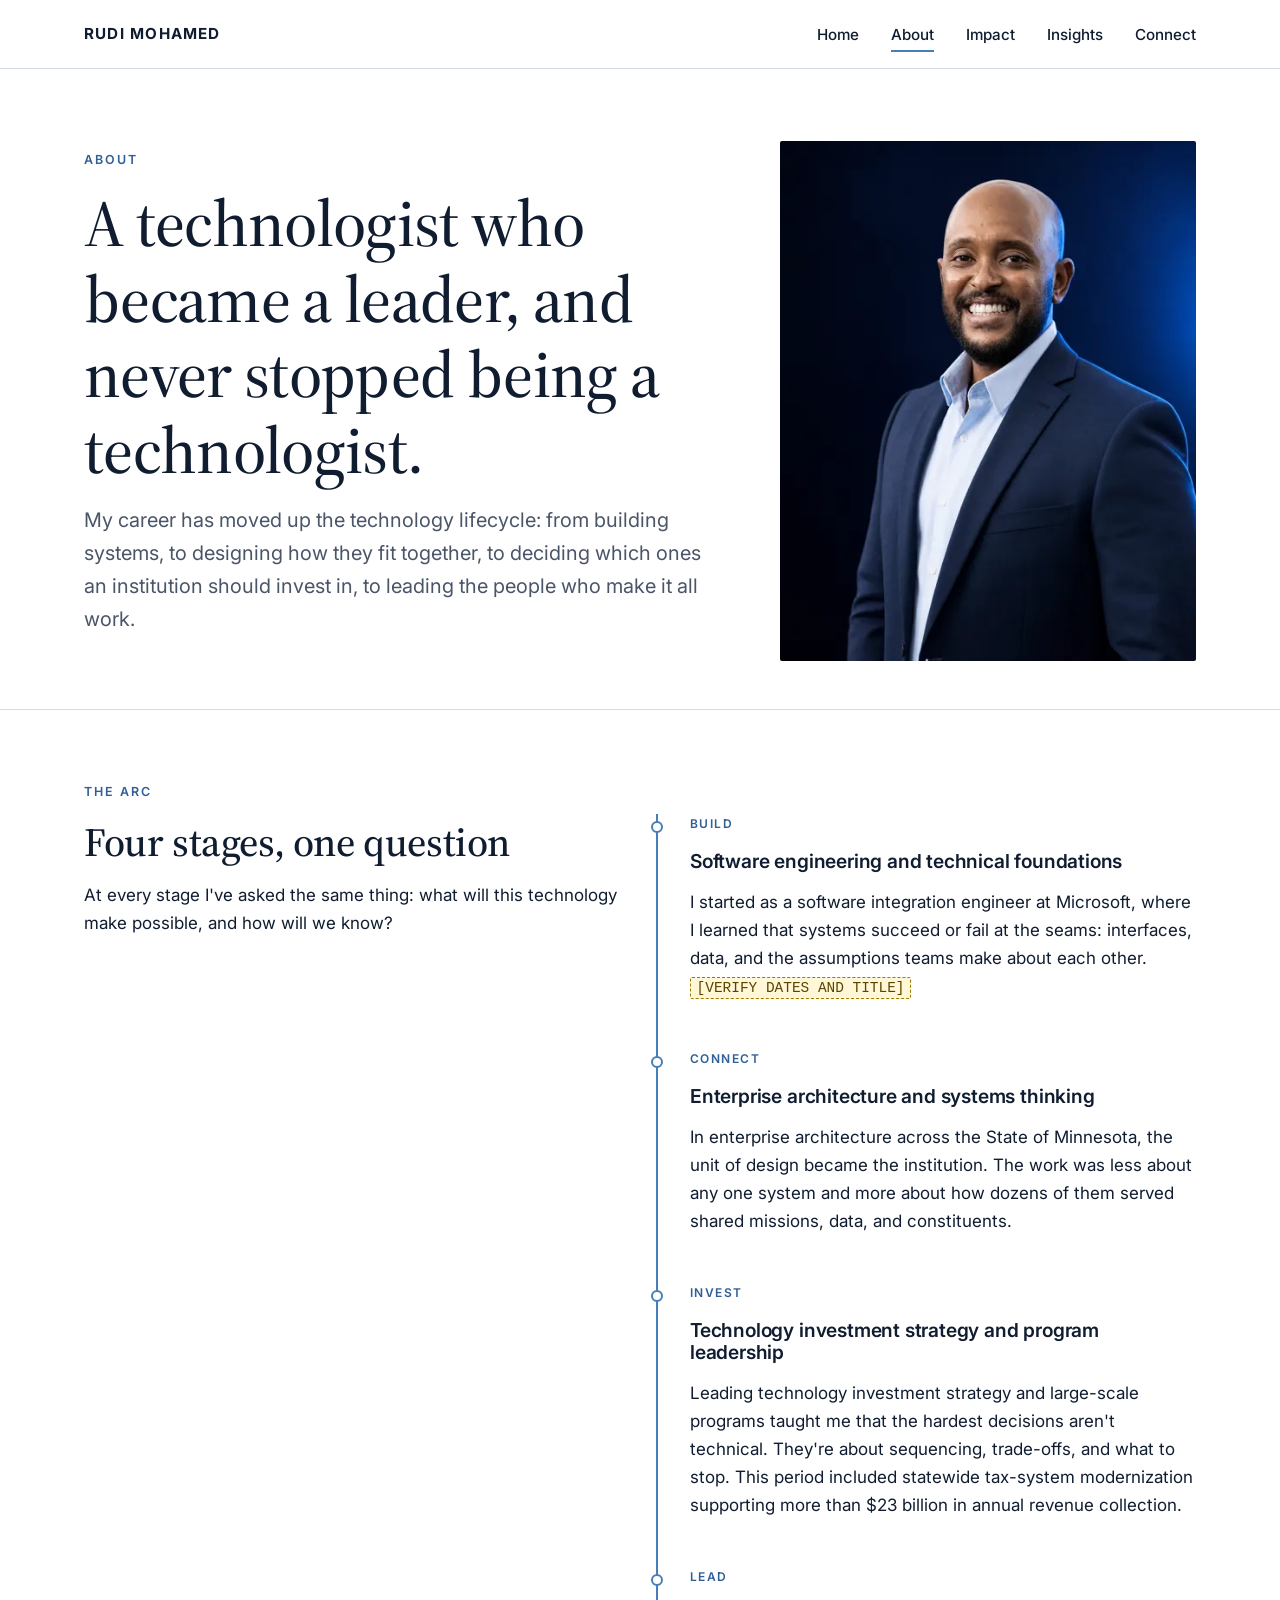
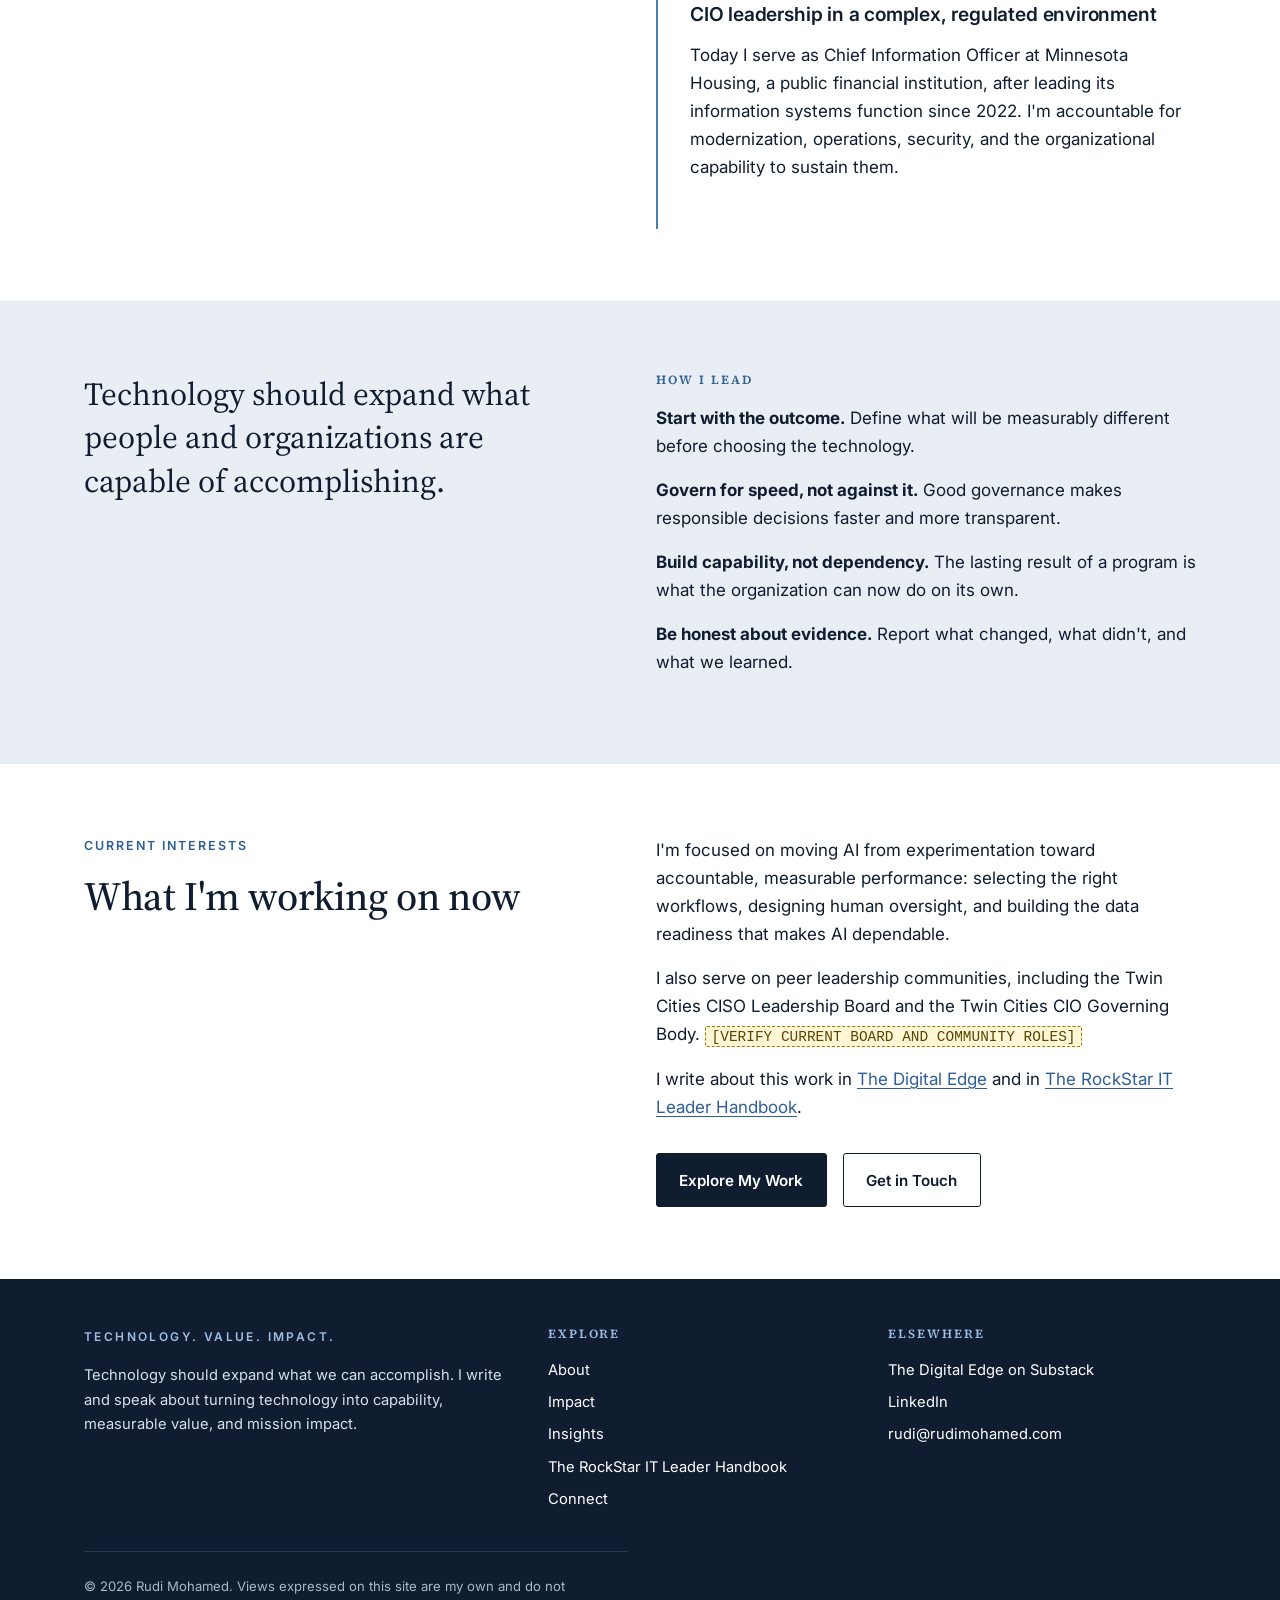
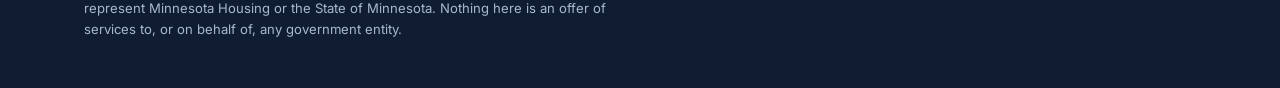
==== about/index.html @ 048fcfe3 "Six-page editorial redesign (draft, placeholders pending)" ====
<!doctype html>
<html lang="en">
<head>
<meta charset="utf-8">
<meta name="viewport" content="width=device-width,initial-scale=1">
<title>About Rudi Mohamed | From Software Engineer to CIO</title>
<meta name="description" content="How a Microsoft software integration engineer became a public-sector CIO: enterprise architecture, technology investment strategy, and leadership in regulated environments.">
<link rel="canonical" href="https://rudimohamed.com/about/">
<meta property="og:type" content="website">
<meta property="og:site_name" content="Rudi Mohamed">
<meta property="og:title" content="About Rudi Mohamed | From Software Engineer to CIO">
<meta property="og:description" content="How a Microsoft software integration engineer became a public-sector CIO: enterprise architecture, technology investment strategy, and leadership in regulated environments.">
<meta property="og:url" content="https://rudimohamed.com/about/">
<meta property="og:image" content="https://rudimohamed.com/assets/og-rudi-mohamed.jpg">
<meta property="og:image:width" content="1200"><meta property="og:image:height" content="630">
<meta name="twitter:card" content="summary_large_image">
<meta name="theme-color" content="#101D30">
<link rel="icon" href="/assets/favicon.svg" type="image/svg+xml">
<link rel="preconnect" href="https://fonts.googleapis.com"><link rel="preconnect" href="https://fonts.gstatic.com" crossorigin>
<link rel="stylesheet" href="https://fonts.googleapis.com/css2?family=Inter:wght@400;500;600;700&family=Source+Serif+4:opsz,wght@8..60,500;8..60,600&display=swap">
<link rel="stylesheet" href="/assets/site.css">
<script type="application/ld+json">{"@context": "https://schema.org", "@type": "Person", "@id": "https://rudimohamed.com/#rudi", "name": "Rudi Mohamed", "url": "https://rudimohamed.com/", "image": "https://rudimohamed.com/assets/rudi-portrait-960.webp", "jobTitle": "Chief Information Officer", "worksFor": {"@type": "GovernmentOrganization", "name": "Minnesota Housing"}, "award": "2025 Minnesota ORBIE Award, Large Enterprise category", "knowsAbout": ["Technology value realization", "Enterprise architecture", "AI governance", "Public-sector technology modernization", "Technology leadership"], "sameAs": ["https://www.linkedin.com/in/rudi-mohamed/", "https://rudimohamed.substack.com/"]}</script>
</head>
<body>
<a class="skip" href="#main">Skip to content</a>
<header class="site-header"><div class="wrap">
<a class="brand" href="/">Rudi Mohamed</a>
<button class="menu-btn" aria-expanded="false" aria-controls="primary-nav">Menu</button>
<nav class="nav" id="primary-nav" aria-label="Primary"><ul>
<li><a href="/">Home</a></li><li><a href="/about/" aria-current=page>About</a></li><li><a href="/impact/">Impact</a></li><li><a href="/insights/">Insights</a></li><li><a href="/connect/">Connect</a></li>
</ul></nav></div></header>
<main id="main">

<section class="page-head"><div class="wrap hero-grid">
<div><p class="eyebrow">About</p><h1>A technologist who became a leader, and never stopped being a technologist.</h1>
<p class="lede">My career has moved up the technology lifecycle: from building systems, to designing how they fit together, to deciding which ones an institution should invest in, to leading the people who make it all work.</p></div>
<img class="portrait" src="/assets/rudi-portrait-960.webp" srcset="/assets/rudi-portrait-480.webp 480w, /assets/rudi-portrait-960.webp 960w" sizes="(max-width:860px) 300px, 380px" width="960" height="1200" alt="Portrait of Rudi Mohamed" loading="lazy">
</div></section>

<section aria-labelledby="arc"><div class="wrap grid-2">
<div><p class="eyebrow">The arc</p><h2 id="arc">Four stages, one question</h2><p>At every stage I've asked the same thing: what will this technology make possible, and how will we know?</p></div>
<ol class="timeline">
<li><p class="stage">Build</p><h3>Software engineering and technical foundations</h3><p>I started as a software integration engineer at Microsoft, where I learned that systems succeed or fail at the seams: interfaces, data, and the assumptions teams make about each other. <span class="placeholder">[VERIFY DATES AND TITLE]</span></p></li>
<li><p class="stage">Connect</p><h3>Enterprise architecture and systems thinking</h3><p>In enterprise architecture across the State of Minnesota, the unit of design became the institution. The work was less about any one system and more about how dozens of them served shared missions, data, and constituents.</p></li>
<li><p class="stage">Invest</p><h3>Technology investment strategy and program leadership</h3><p>Leading technology investment strategy and large-scale programs taught me that the hardest decisions aren't technical. They're about sequencing, trade-offs, and what to stop. This period included statewide tax-system modernization supporting more than $23 billion in annual revenue collection.</p></li>
<li><p class="stage">Lead</p><h3>CIO leadership in a complex, regulated environment</h3><p>Today I serve as Chief Information Officer at Minnesota Housing, a public financial institution, after leading its information systems function since 2022. I'm accountable for modernization, operations, security, and the organizational capability to sustain them.</p></li>
</ol></div></section>

<section class="band" aria-labelledby="phil"><div class="wrap grid-2">
<div><blockquote>Technology should expand what people and organizations are capable of accomplishing.</blockquote></div>
<div><h2 id="phil" class="eyebrow">How I lead</h2>
<p><strong>Start with the outcome.</strong> Define what will be measurably different before choosing the technology.</p>
<p><strong>Govern for speed, not against it.</strong> Good governance makes responsible decisions faster and more transparent.</p>
<p><strong>Build capability, not dependency.</strong> The lasting result of a program is what the organization can now do on its own.</p>
<p><strong>Be honest about evidence.</strong> Report what changed, what didn't, and what we learned.</p></div>
</div></section>

<section aria-labelledby="now"><div class="wrap grid-2">
<div><p class="eyebrow">Current interests</p><h2 id="now">What I'm working on now</h2></div>
<div><p>I'm focused on moving AI from experimentation toward accountable, measurable performance: selecting the right workflows, designing human oversight, and building the data readiness that makes AI dependable.</p>
<p>I also serve on peer leadership communities, including the Twin Cities CISO Leadership Board and the Twin Cities CIO Governing Body. <span class="placeholder">[VERIFY CURRENT BOARD AND COMMUNITY ROLES]</span></p>
<p>I write about this work in <a href="/insights/">The Digital Edge</a> and in <a href="/book/">The RockStar IT Leader Handbook</a>.</p>
<div class="actions"><a class="btn btn-primary" href="/impact/">Explore My Work</a><a class="btn btn-secondary" href="/connect/">Get in Touch</a></div></div>
</div></section>
</main>
<footer class="site-footer"><div class="wrap">
<div class="footer-grid">
<div><p class="footer-sig">TECHNOLOGY. VALUE. IMPACT.</p>
<p>Technology should expand what we can accomplish. I write and speak about turning technology into capability, measurable value, and mission impact.</p></div>
<div><h2 class="eyebrow" style="color:#9DBDE3">Explore</h2><ul>
<li><a href="/about/">About</a></li><li><a href="/impact/">Impact</a></li><li><a href="/insights/">Insights</a></li><li><a href="/book/">The RockStar IT Leader Handbook</a></li><li><a href="/connect/">Connect</a></li></ul></div>
<div><h2 class="eyebrow" style="color:#9DBDE3">Elsewhere</h2><ul>
<li><a href="https://rudimohamed.substack.com/">The Digital Edge on Substack</a></li><li><a href="https://www.linkedin.com/in/rudi-mohamed/">LinkedIn</a></li><li><a href="mailto:rudi@rudimohamed.com">rudi@rudimohamed.com</a></li></ul></div>
</div>
<p class="legal">&copy; 2026 Rudi Mohamed. Views expressed on this site are my own and do not represent Minnesota Housing or the State of Minnesota. Nothing here is an offer of services to, or on behalf of, any government entity.</p>
</div></footer>
<script>
(function(){var b=document.querySelector('.menu-btn'),n=document.getElementById('primary-nav');
b.addEventListener('click',function(){var o=n.classList.toggle('open');b.setAttribute('aria-expanded',o);});
document.addEventListener('keydown',function(e){if(e.key==='Escape'&&n.classList.contains('open')){n.classList.remove('open');b.setAttribute('aria-expanded','false');b.focus();}});})();
</script>
</body></html>
---- assets/site.css ----
/* Rudi Mohamed — Executive Navy editorial system */
:root{
  --navy:#101D30; --steel:#477DB8; --steel-dark:#2F5F95; --gray:#E9EEF4; --white:#FFFFFF;
  --ink:#101D30; --muted:#4A5568; --line:#D3DCE7;
  --serif:"Source Serif 4",Georgia,"Times New Roman",serif;
  --sans:"Inter",system-ui,-apple-system,"Segoe UI",Roboto,sans-serif;
  --max:1160px; --read:68ch;
  --s1:.5rem;--s2:1rem;--s3:1.5rem;--s4:2rem;--s5:3rem;--s6:4.5rem;--s7:7rem;
}
*,*::before,*::after{box-sizing:border-box}
html{-webkit-text-size-adjust:100%}
body{margin:0;font-family:var(--sans);font-size:1.0625rem;line-height:1.65;color:var(--ink);background:var(--white)}
img{max-width:100%;height:auto;display:block}
a{color:var(--steel-dark);text-underline-offset:3px}
a:hover{color:var(--navy)}
:focus-visible{outline:3px solid var(--steel);outline-offset:3px;border-radius:2px}
.skip{position:absolute;left:-9999px;top:0;background:var(--navy);color:#fff;padding:.75rem 1rem;z-index:100}
.skip:focus{left:1rem;top:1rem}
.wrap{max-width:var(--max);margin:0 auto;padding:0 var(--s3)}
h1,h2,h3{line-height:1.15;margin:0 0 var(--s2);font-weight:600;letter-spacing:-.01em}
h1,.display{font-family:var(--serif);font-weight:500;font-size:clamp(2.3rem,5.2vw,4.1rem)}
h2{font-family:var(--serif);font-weight:500;font-size:clamp(1.7rem,3.2vw,2.5rem)}
h3{font-size:1.2rem}
p{margin:0 0 var(--s2);max-width:var(--read)}
.eyebrow{font-size:.78rem;font-weight:600;letter-spacing:.16em;text-transform:uppercase;color:var(--steel-dark);margin-bottom:var(--s2)}
.lede{font-size:1.25rem;color:var(--muted);max-width:60ch}
.muted{color:var(--muted)}
/* header */
.site-header{border-bottom:1px solid var(--line);background:var(--white);position:sticky;top:0;z-index:50}
.site-header .wrap{display:flex;align-items:center;justify-content:space-between;min-height:68px;gap:var(--s3)}
.brand{font-weight:700;letter-spacing:.08em;text-transform:uppercase;font-size:.95rem;color:var(--navy);text-decoration:none}
.nav ul{display:flex;gap:var(--s4);list-style:none;margin:0;padding:0}
.nav a{color:var(--ink);text-decoration:none;font-size:.95rem;font-weight:500;padding:.4rem 0;border-bottom:2px solid transparent}
.nav a:hover,.nav a[aria-current=page]{border-bottom-color:var(--steel)}
.menu-btn{display:none;background:none;border:1px solid var(--line);border-radius:4px;padding:.45rem .8rem;font:inherit;font-size:.9rem;color:var(--navy);cursor:pointer}
@media (max-width:760px){
  .menu-btn{display:block}
  .nav{display:none;position:absolute;left:0;right:0;top:68px;background:var(--white);border-bottom:1px solid var(--line)}
  .nav.open{display:block}
  .nav ul{flex-direction:column;gap:0;padding:var(--s1) var(--s3) var(--s3)}
  .nav a{display:block;padding:.8rem 0;border-bottom:1px solid var(--gray)}
}
/* buttons */
.btn{display:inline-block;padding:.85rem 1.4rem;border-radius:3px;font-weight:600;font-size:.95rem;text-decoration:none;border:1px solid var(--navy);transition:background-color .15s,color .15s}
.btn-primary{background:var(--navy);color:var(--white)}
.btn-primary:hover{background:var(--steel-dark);border-color:var(--steel-dark);color:#fff}
.btn-secondary{background:transparent;color:var(--navy)}
.btn-secondary:hover{background:var(--gray);color:var(--navy)}
.on-dark .btn-primary{background:var(--white);color:var(--navy);border-color:var(--white)}
.on-dark .btn-primary:hover{background:var(--gray)}
.on-dark .btn-secondary{color:var(--white);border-color:#8FB0D6}
.on-dark .btn-secondary:hover{background:rgba(255,255,255,.08);color:#fff}
.actions{display:flex;flex-wrap:wrap;gap:var(--s2);margin-top:var(--s4)}
.textlink{font-weight:600;text-decoration:none;color:var(--steel-dark)}
.textlink::after{content:" \2192"}
.textlink:hover{text-decoration:underline}
/* sections */
section{padding:var(--s6) 0}
.band{background:var(--gray)}
.on-dark{background:var(--navy);color:var(--white)}
.on-dark .eyebrow{color:#9DBDE3}
.on-dark .lede,.on-dark .muted,.on-dark p{color:#D6E0EC}
.on-dark a{color:#BBD2EE}
.hero{padding:var(--s6) 0 var(--s6)}
.hero-grid{display:grid;grid-template-columns:1.35fr .9fr;gap:var(--s6);align-items:center}
.hero .signature{font-size:.8rem;letter-spacing:.24em;font-weight:600;color:#9DBDE3;margin-bottom:var(--s3)}
.hero h1{margin-bottom:var(--s3)}
.portrait{border-radius:2px;aspect-ratio:4/5;object-fit:cover;width:100%;max-width:420px;justify-self:end}
.page-head{padding:var(--s6) 0 var(--s5);border-bottom:1px solid var(--line)}
@media (max-width:860px){.hero-grid{grid-template-columns:1fr;gap:var(--s4)}.portrait{justify-self:start;max-width:300px}section{padding:var(--s5) 0}}
.grid-3{display:grid;grid-template-columns:repeat(3,1fr);gap:var(--s4)}
.grid-2{display:grid;grid-template-columns:repeat(2,1fr);gap:var(--s4)}
@media (max-width:860px){.grid-3,.grid-2{grid-template-columns:1fr}}
.card{border-top:2px solid var(--steel);padding-top:var(--s3)}
.card h3{margin-bottom:var(--s1)}
.panel{background:var(--white);border:1px solid var(--line);padding:var(--s4);border-radius:2px}
.cred{display:flex;flex-wrap:wrap;gap:var(--s2) var(--s5);padding:var(--s4) 0;border-bottom:1px solid var(--line);font-size:.95rem}
.cred strong{display:block;font-size:.75rem;letter-spacing:.12em;text-transform:uppercase;color:var(--muted);font-weight:600}
.placeholder{background:#FFF7D6;border:1px dashed #A07A00;color:#5A4500;padding:.1rem .35rem;font-size:.85em;font-family:ui-monospace,Menlo,monospace;border-radius:2px}
blockquote{margin:0;font-family:var(--serif);font-size:clamp(1.4rem,2.6vw,2rem);line-height:1.35;max-width:30ch}
/* flow diagram */
.flow{display:grid;grid-template-columns:repeat(4,1fr);gap:0;margin-top:var(--s4);counter-reset:f}
.flow li{list-style:none;padding:var(--s3);border:1px solid var(--line);background:var(--white);position:relative}
.flow li+li{border-left:0}
.flow li strong{display:block;font-size:.75rem;letter-spacing:.12em;text-transform:uppercase;color:var(--steel-dark)}
.flow li:not(:last-child)::after{content:"\2192";position:absolute;right:-.6rem;top:50%;transform:translateY(-50%);background:var(--white);color:var(--steel);font-weight:700;z-index:1}
@media (max-width:760px){.flow{grid-template-columns:1fr}.flow li+li{border-left:1px solid var(--line);border-top:0}.flow li:not(:last-child)::after{content:"\2193";right:auto;left:var(--s3);top:auto;bottom:-.8rem;transform:none}}
.flow{padding:0}
@media (min-width:761px){.flow-5{grid-template-columns:repeat(5,1fr)}}
/* timeline */
.timeline{list-style:none;padding:0;margin:var(--s4) 0 0;border-left:2px solid var(--steel)}
.timeline li{padding:0 0 var(--s4) var(--s4);position:relative}
.timeline li::before{content:"";position:absolute;left:-7px;top:.45rem;width:12px;height:12px;border-radius:50%;background:var(--white);border:2px solid var(--steel)}
.timeline .stage{font-size:.75rem;letter-spacing:.12em;text-transform:uppercase;color:var(--steel-dark);font-weight:600}
/* case studies */
.case{border-top:1px solid var(--line);padding:var(--s5) 0}
.case dl{display:grid;grid-template-columns:220px 1fr;gap:var(--s2) var(--s4);margin:var(--s3) 0 0}
.case dt{font-weight:600;font-size:.9rem;color:var(--steel-dark)}
.case dd{margin:0;max-width:var(--read)}
@media (max-width:760px){.case dl{grid-template-columns:1fr;gap:.25rem}.case dd{margin-bottom:var(--s2)}}
.tag{display:inline-block;font-size:.75rem;font-weight:600;letter-spacing:.06em;padding:.2rem .55rem;border:1px solid var(--line);border-radius:999px;color:var(--muted);margin-right:.4rem}
/* articles */
.article-list{list-style:none;padding:0;margin:0}
.article-list li{border-top:1px solid var(--line);padding:var(--s3) 0}
.article-list a{font-family:var(--serif);font-size:1.3rem;color:var(--ink);text-decoration:none}
.article-list a:hover{color:var(--steel-dark);text-decoration:underline}
.meta{font-size:.82rem;color:var(--muted);margin-top:.25rem}
/* forms */
form .field{margin-bottom:var(--s3)}
label{display:block;font-weight:600;font-size:.92rem;margin-bottom:.35rem}
.hint{font-size:.85rem;color:var(--muted);margin:.25rem 0 0}
input,select,textarea{width:100%;font:inherit;padding:.75rem .85rem;border:1px solid #8A99AD;border-radius:3px;background:#fff;color:var(--ink)}
textarea{min-height:150px}
input:focus,select:focus,textarea:focus{outline:3px solid var(--steel);outline-offset:1px;border-color:var(--steel)}
.error{color:#A4161A;font-size:.88rem;margin-top:.3rem}
.hp{position:absolute;left:-9999px}
.notice{border-left:3px solid var(--steel);padding:var(--s2) var(--s3);background:var(--gray);font-size:.92rem}
/* book */
.book-grid{display:grid;grid-template-columns:320px 1fr;gap:var(--s6);align-items:start}
.book-grid img{box-shadow:0 18px 40px rgba(16,29,48,.22)}
@media (max-width:760px){.book-grid{grid-template-columns:1fr}.book-grid img{max-width:240px}}
/* footer */
.site-footer{background:var(--navy);color:#D6E0EC;padding:var(--s5) 0 var(--s4);font-size:.92rem}
.site-footer a{color:#fff;text-decoration:none}
.site-footer a:hover{text-decoration:underline}
.footer-grid{display:grid;grid-template-columns:1.4fr 1fr 1fr;gap:var(--s4)}
.footer-grid ul{list-style:none;padding:0;margin:0}
.footer-grid li{margin-bottom:.5rem}
.footer-sig{letter-spacing:.2em;font-size:.75rem;font-weight:600;color:#9DBDE3}
.legal{border-top:1px solid #2A3A52;margin-top:var(--s4);padding-top:var(--s3);font-size:.82rem;color:#A9B8CB}
@media (max-width:760px){.footer-grid{grid-template-columns:1fr}}
@media (prefers-reduced-motion:reduce){*{transition:none!important;animation:none!important;scroll-behavior:auto!important}}
@media print{.site-header,.site-footer,.actions{display:none}}
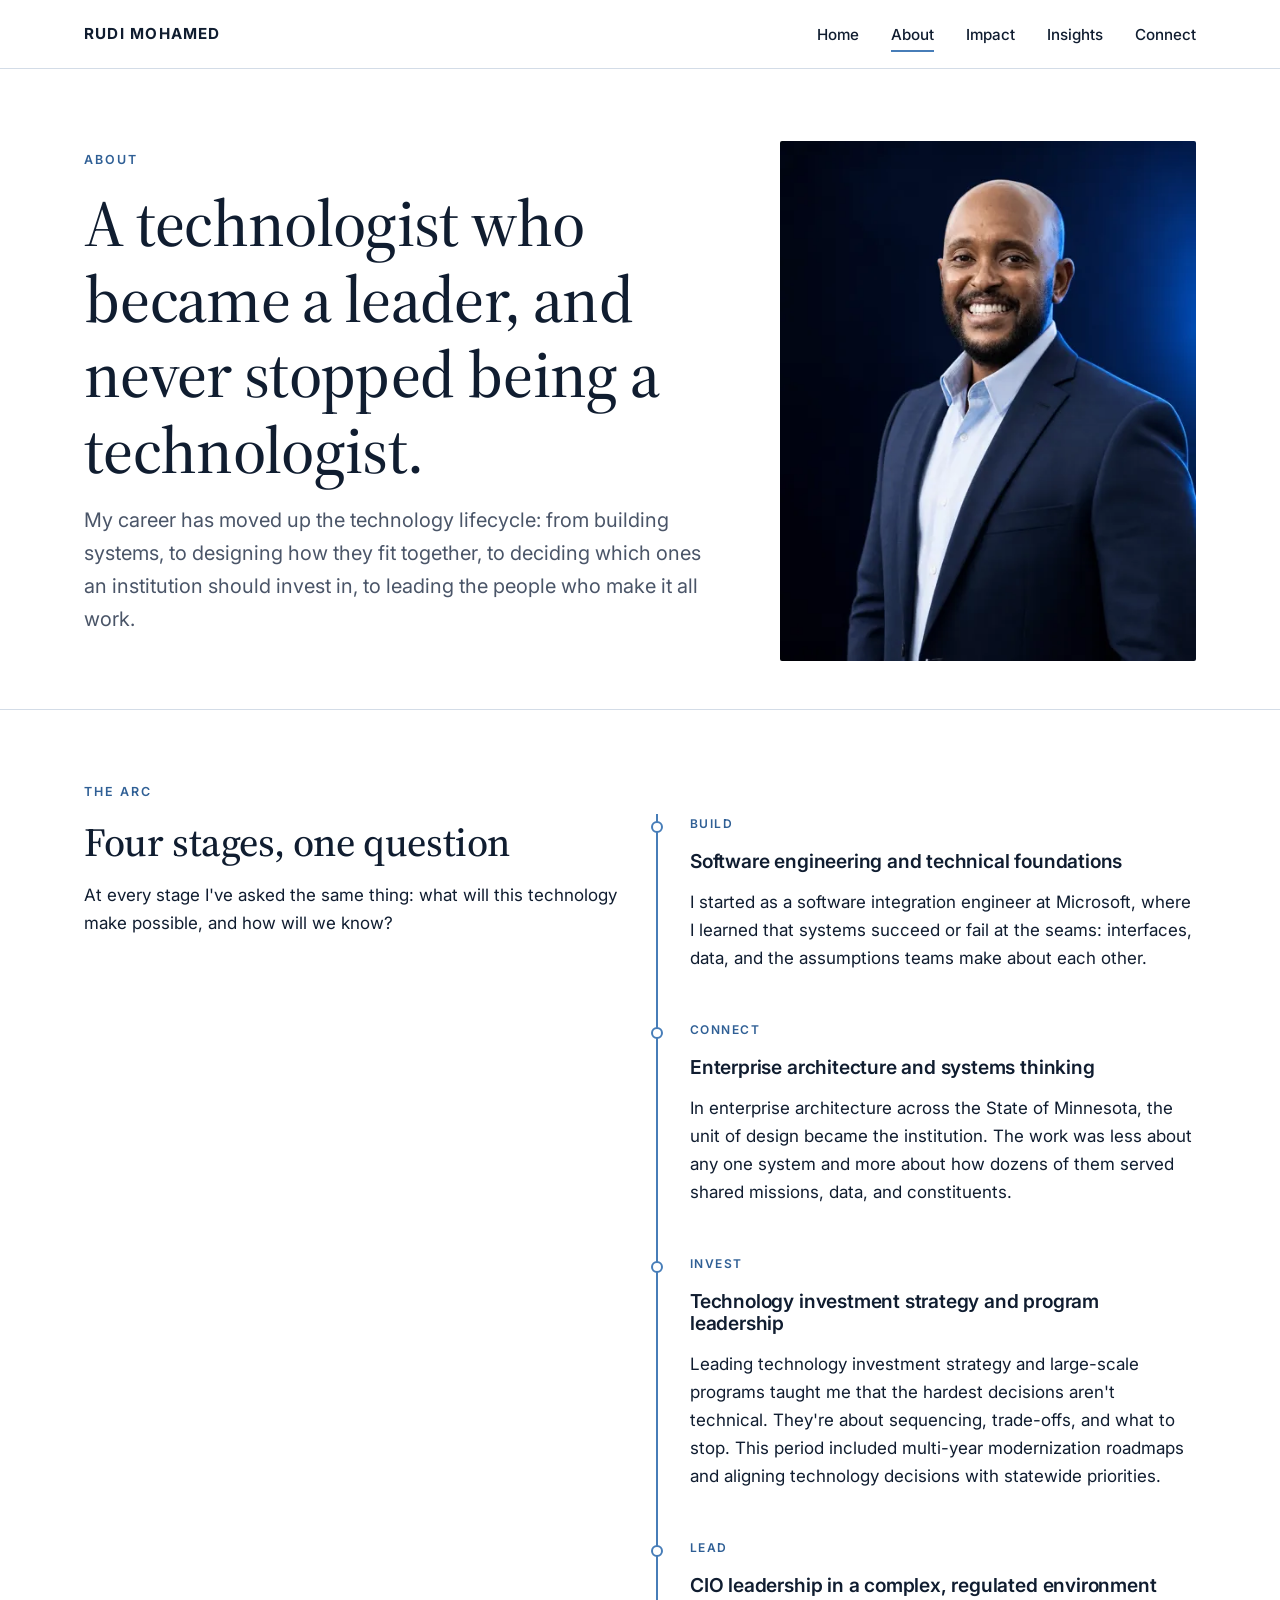
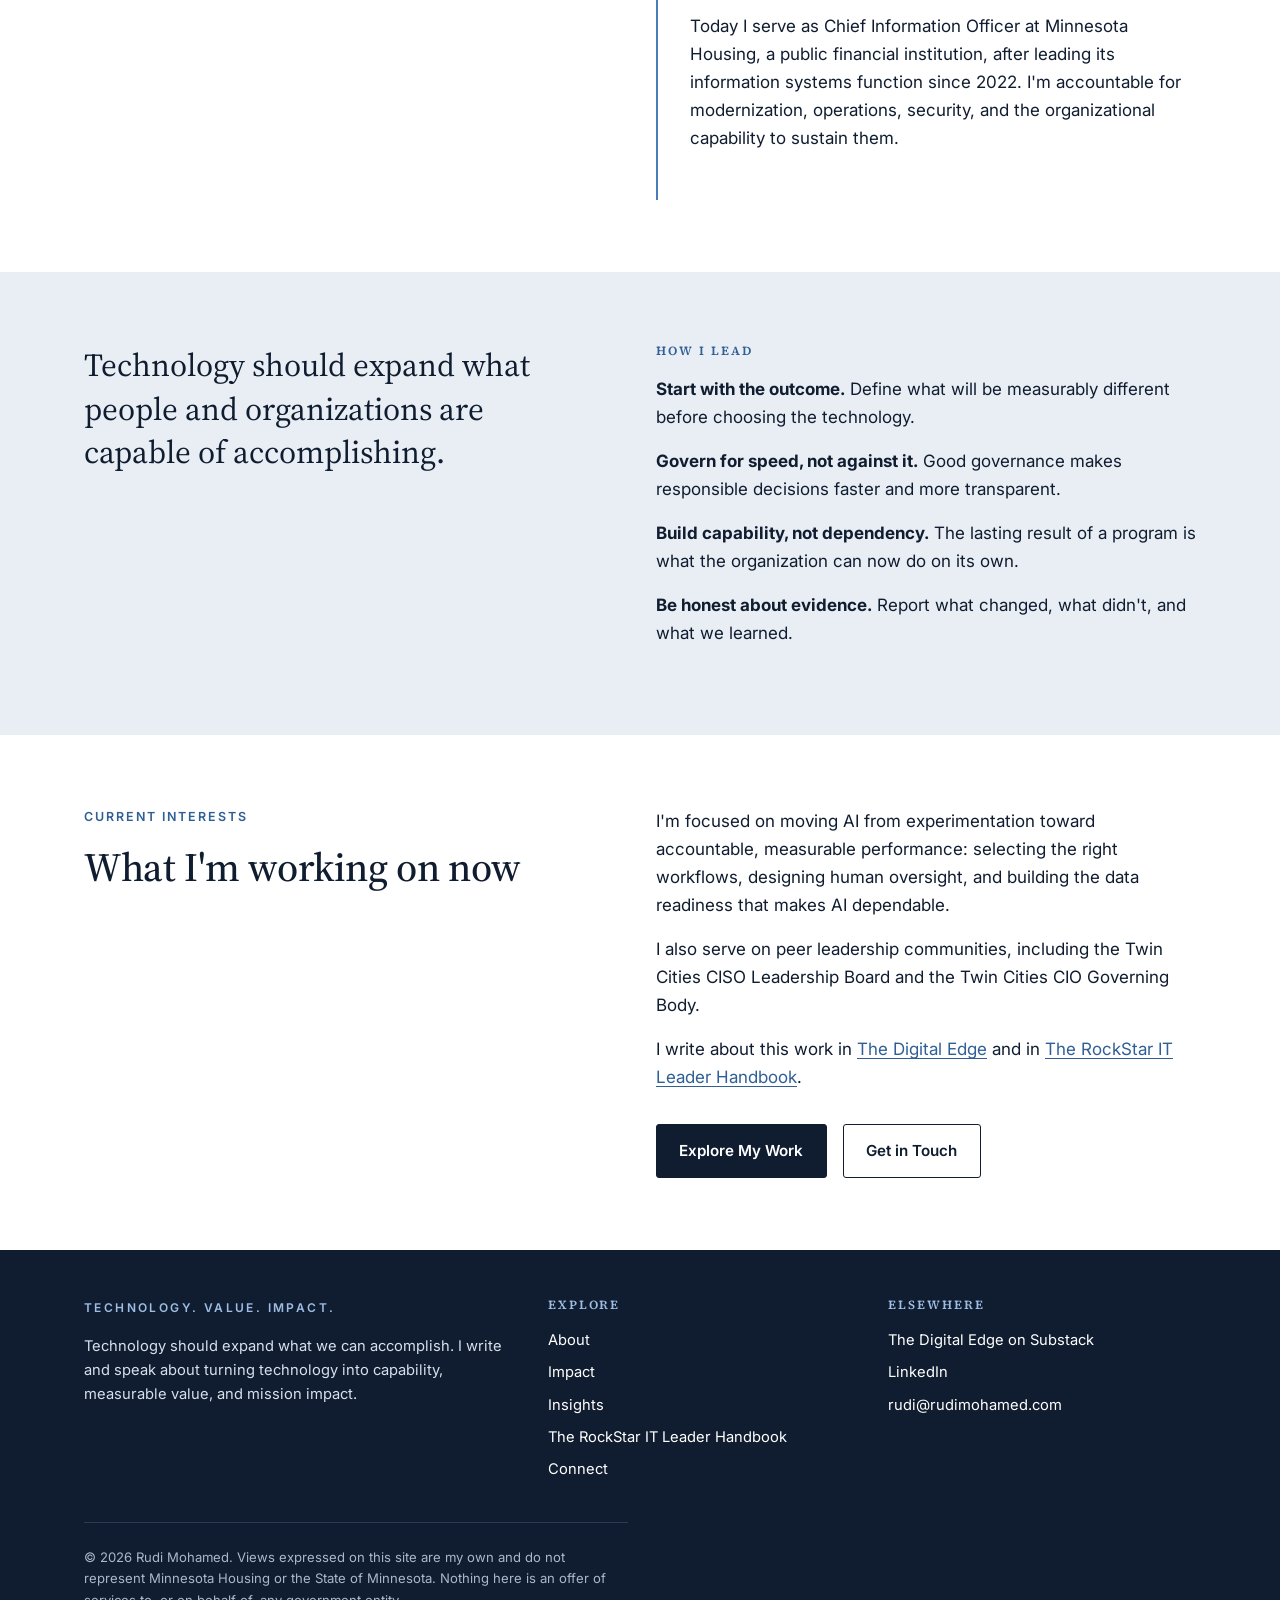
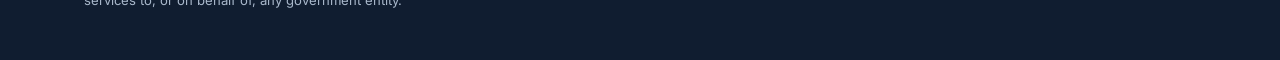
==== commit b2b061e2: "Remove placeholder text from about/index.html" ====
--- a/about/index.html
+++ b/about/index.html
@@ -18,7 +18,7 @@
 <link rel="icon" href="/assets/favicon.svg" type="image/svg+xml">
 <link rel="preconnect" href="https://fonts.googleapis.com"><link rel="preconnect" href="https://fonts.gstatic.com" crossorigin>
 <link rel="stylesheet" href="https://fonts.googleapis.com/css2?family=Inter:wght@400;500;600;700&family=Source+Serif+4:opsz,wght@8..60,500;8..60,600&display=swap">
-<link rel="stylesheet" href="/assets/site.css">
+<link rel="stylesheet" href="/assets/site.css?v=2">
 <script type="application/ld+json">{"@context": "https://schema.org", "@type": "Person", "@id": "https://rudimohamed.com/#rudi", "name": "Rudi Mohamed", "url": "https://rudimohamed.com/", "image": "https://rudimohamed.com/assets/rudi-portrait-960.webp", "jobTitle": "Chief Information Officer", "worksFor": {"@type": "GovernmentOrganization", "name": "Minnesota Housing"}, "award": "2025 Minnesota ORBIE Award, Large Enterprise category", "knowsAbout": ["Technology value realization", "Enterprise architecture", "AI governance", "Public-sector technology modernization", "Technology leadership"], "sameAs": ["https://www.linkedin.com/in/rudi-mohamed/", "https://rudimohamed.substack.com/"]}</script>
 </head>
 <body>
@@ -40,9 +40,9 @@
 <section aria-labelledby="arc"><div class="wrap grid-2">
 <div><p class="eyebrow">The arc</p><h2 id="arc">Four stages, one question</h2><p>At every stage I've asked the same thing: what will this technology make possible, and how will we know?</p></div>
 <ol class="timeline">
-<li><p class="stage">Build</p><h3>Software engineering and technical foundations</h3><p>I started as a software integration engineer at Microsoft, where I learned that systems succeed or fail at the seams: interfaces, data, and the assumptions teams make about each other. <span class="placeholder">[VERIFY DATES AND TITLE]</span></p></li>
+<li><p class="stage">Build</p><h3>Software engineering and technical foundations</h3><p>I started as a software integration engineer at Microsoft, where I learned that systems succeed or fail at the seams: interfaces, data, and the assumptions teams make about each other.</p></li>
 <li><p class="stage">Connect</p><h3>Enterprise architecture and systems thinking</h3><p>In enterprise architecture across the State of Minnesota, the unit of design became the institution. The work was less about any one system and more about how dozens of them served shared missions, data, and constituents.</p></li>
-<li><p class="stage">Invest</p><h3>Technology investment strategy and program leadership</h3><p>Leading technology investment strategy and large-scale programs taught me that the hardest decisions aren't technical. They're about sequencing, trade-offs, and what to stop. This period included statewide tax-system modernization supporting more than $23 billion in annual revenue collection.</p></li>
+<li><p class="stage">Invest</p><h3>Technology investment strategy and program leadership</h3><p>Leading technology investment strategy and large-scale programs taught me that the hardest decisions aren't technical. They're about sequencing, trade-offs, and what to stop. This period included multi-year modernization roadmaps and aligning technology decisions with statewide priorities.</p></li>
 <li><p class="stage">Lead</p><h3>CIO leadership in a complex, regulated environment</h3><p>Today I serve as Chief Information Officer at Minnesota Housing, a public financial institution, after leading its information systems function since 2022. I'm accountable for modernization, operations, security, and the organizational capability to sustain them.</p></li>
 </ol></div></section>
 
@@ -58,7 +58,7 @@
 <section aria-labelledby="now"><div class="wrap grid-2">
 <div><p class="eyebrow">Current interests</p><h2 id="now">What I'm working on now</h2></div>
 <div><p>I'm focused on moving AI from experimentation toward accountable, measurable performance: selecting the right workflows, designing human oversight, and building the data readiness that makes AI dependable.</p>
-<p>I also serve on peer leadership communities, including the Twin Cities CISO Leadership Board and the Twin Cities CIO Governing Body. <span class="placeholder">[VERIFY CURRENT BOARD AND COMMUNITY ROLES]</span></p>
+<p>I also serve on peer leadership communities, including the Twin Cities CISO Leadership Board and the Twin Cities CIO Governing Body.</p>
 <p>I write about this work in <a href="/insights/">The Digital Edge</a> and in <a href="/book/">The RockStar IT Leader Handbook</a>.</p>
 <div class="actions"><a class="btn btn-primary" href="/impact/">Explore My Work</a><a class="btn btn-secondary" href="/connect/">Get in Touch</a></div></div>
 </div></section>
--- a/assets/site.css
+++ b/assets/site.css
@@ -74,7 +74,7 @@
 .card{border-top:2px solid var(--steel);padding-top:var(--s3)}
 .card h3{margin-bottom:var(--s1)}
 .panel{background:var(--white);border:1px solid var(--line);padding:var(--s4);border-radius:2px}
-.cred{display:flex;flex-wrap:wrap;gap:var(--s2) var(--s5);padding:var(--s4) 0;border-bottom:1px solid var(--line);font-size:.95rem}
+.cred{display:grid;grid-template-columns:repeat(4,auto);justify-content:space-between;gap:var(--s2) var(--s4);padding:var(--s4) 0;border-bottom:1px solid var(--line);font-size:.95rem}
 .cred strong{display:block;font-size:.75rem;letter-spacing:.12em;text-transform:uppercase;color:var(--muted);font-weight:600}
 .placeholder{background:#FFF7D6;border:1px dashed #A07A00;color:#5A4500;padding:.1rem .35rem;font-size:.85em;font-family:ui-monospace,Menlo,monospace;border-radius:2px}
 blockquote{margin:0;font-family:var(--serif);font-size:clamp(1.4rem,2.6vw,2rem);line-height:1.35;max-width:30ch}
@@ -131,3 +131,4 @@
 @media (max-width:760px){.footer-grid{grid-template-columns:1fr}}
 @media (prefers-reduced-motion:reduce){*{transition:none!important;animation:none!important;scroll-behavior:auto!important}}
 @media print{.site-header,.site-footer,.actions{display:none}}
+@media (max-width:860px){.cred{grid-template-columns:1fr 1fr}}@media (max-width:480px){.cred{grid-template-columns:1fr}}
